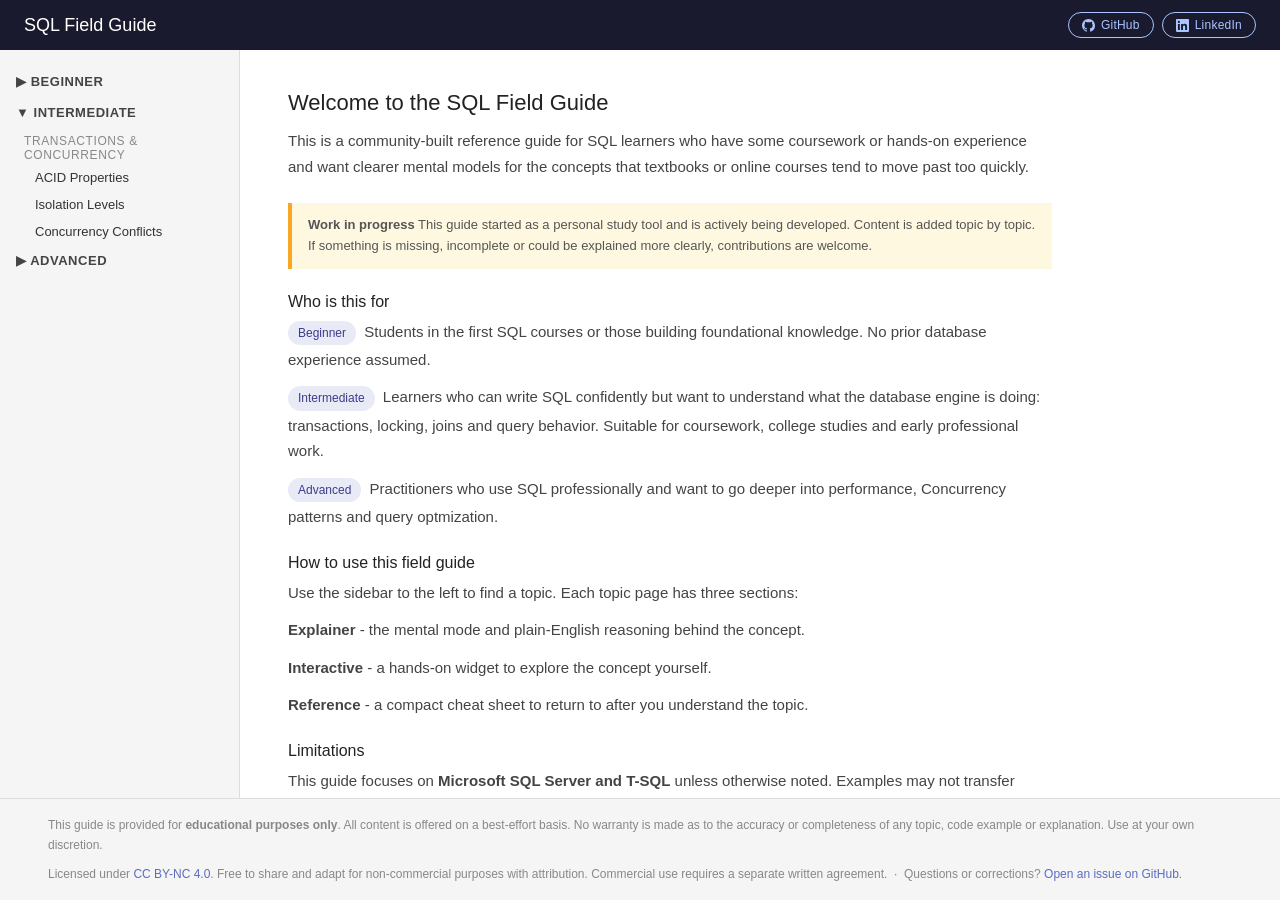
==== index.html @ 80d8aa97 "JS refactor, social buttons, search placeholder, and bug fixes - Extract toggleTier() to assets/js/n" ====
<!DOCTYPE html>
<html lang="en">
<head>
    <meta charset="UTF-8" />
    <meta name ="viewport" content="width=device-width, initial-scale=1.0" />
    <title>SQL Field Guide - Interactive Reference for SQL Learners</title>

    <meta name = "description" content="A free, interactive reference guide for SQL Lerners.
    Visual explainers, hand-on widgets and cheat sheets for a better learning experience.
    Focused on Microsoft SQL Server and T-SQL." />

    <meta name = "keywords" content ="SQL, T-SQL, SQL Server, SQL reference guide, SQL learning, interactive, coursework, oline tutorial" />

    <meta rel = "canonical" href="https://pokrhitman.github.io/sql-field-guide/" />

    <meta property = "og:type"          content="website"/>
    <meta property = "og:title"         content="SQL Field Guide"/>
    <meta property = "og:description"   content="Interactive SQL reference - filling the gaps that coursework leave behind. Focused on SQL Server and T-SQL."/>
    <meta property = "og:url"           content="https://pokrhitman/github.io/sql-field-guide/" />

    <link rel = "stylesheet" href="assets/css/main.css" />
    <script src="assets/js/nav.js"></script>

</head>
<body>

<!-- Header -->
<header>
    <h1>SQL Field Guide</h1>
    <div class="header-social">
        <a class="social-btn"
        href="https://github.com/pokrhitman/sql-field-guide" 
        target="_blank"
        aria-label="GitHub repository">
        <!--GitHub mark SVG -->
        <svg viewBox="0 0 16 16" xmlns="http://www.w3.org/2000/svg" aria-hidden="true">
            <path d="M8 0C3.58 0 0 3.58 0 8c0 3.54 2.29 6.53 5.47 7.59.4.07.55-.17.55-.38
                    0-.19-.01-.82-.01-1.49-2.01.37-2.53-.49-2.69-.94-.09-.23-.48-.94-.82-1.13
                    -.28-.15-.68-.52-.01-.53.63-.01 1.08.58 1.23.82.72 1.21 1.87.87 2.33.66
                    .07-.52.28-.87.51-1.07-1.78-.2-3.64-.89-3.64-3.95 0-.87.31-1.59.82-2.15
                    -.08-.2-.36-1.02.08-2.12 0 0 .67-.21 2.2.82.64-.18 1.32-.27 2-.27
                    .68 0 1.36.09 2 .27 1.53-1.04 2.2-.82 2.2-.82.44 1.1.16 1.92.08 2.12
                    .51.56.82 1.27.82 2.15 0 3.07-1.87 3.75-3.65 3.95.29.25.54.73.54 1.48
                    0 1.07-.01 1.93-.01 2.2 0 .21.15.46.55.38A8.013 8.013 0 0016 8
                    c0-4.42-3.58-8-8-8z"/>
            </svg>
            GitHub
        </a>
        <a class ="social-btn"
        href="https://www.linkedin.com/in/ernesto-burzi%C4%87-a19b36276/?locale=en-US"
        target="blank"
        aria-label="LinkedIn profile">
        <!-- LinkedIn 'in' logo SVG -->
        <svg viewBox="0 0 24 24" xmlns="http://www.w3.org/2000/svg" aria-hidden="true">
            <path d="M20.447 20.452h-3.554v-5.569c0-1.328-.027-3.037-1.852-3.037
                    -1.853 0-2.136 1.445-2.136 2.939v5.667H9.351V9h3.414v1.561h.046
                    c.477-.9 1.637-1.85 3.37-1.85 3.601 0 4.267 2.37 4.267 5.455v6.286z
                    M5.337 7.433a2.062 2.062 0 01-2.063-2.065 2.064 2.064 0 112.063 2.065z
                    m1.782 13.019H3.555V9h3.564v11.452z
                    M22.225 0H1.771C.792 0 0 .774 0 1.729v20.542C0 23.227.792 24
                    1.771 24h20.451C23.2 24 24 23.227 24 22.271V1.729C24 .774 23.2 0
                    22.225 0z"/>
            </svg>
            LinkedIn    
        </a>
    </div>
</header>

<div class="layout">

    <!-- Sidebar -->
    <nav>

        <!-- FUTURE: Keyword search
            Uncomment and implement when the site has enought topics 
            to make search genuinely useful (suggested treshold: 10+ topics).

            Recommended library: Lunr.js (lunrjs.com) - lightweight,
            no server required, works with a pre-built JSON index.

            Implementation outline:
            1. Build a search index JSON file (toöics array with name,
            tier, keywords and href for each topic page).
            2. Load lunr.min.js before this script block.
            3. On input, query the index and show matching topic links
            in a dropdown below the input field.
            4. Place the index JSON at assets/data/search-index.json
            and regenerate it whenever a new topic is added.

        <div class="nav-search">
            <input type="search"
                id="nav-search-input"
                placeholder="Search topics..."
                aria-label="Search topics" />
        </div>
        -->

        <!-- Beginner -->
        <button class="tier-btn" onclick="toggleTier('beginner')">&#9654; Beginner</button>
        <div class="tier-section" id="tier-beginner">
            <div class="category-label">Coming soon</div>
        </div>

        <!-- Intermediate -->
        <button class="tier-btn" onclick="toggleTier('intermediate')">&#9660; Intermediate</button>
        <div class="tier-section open" id="tier-intermediate">
            <div class="category-label">Transactions &amp; Concurrency</div>
            <a class="topic-link" href="topics/intermediate/acid-properties/index.html">ACID Properties</a>
            <a class="topic-link" href="topics/intermediate/isolation-levels/index.html">Isolation Levels</a>
            <a class="topic-link" href="topics/intermediate/concurrency-conflicts/index.html">Concurrency Conflicts</a>
        </div>

        <!--  Advanced -->
        <button class="tier-btn" onclick="toggleTier('advanced')">&#9654; Advanced</button>
        <div class="tier-section" id="tier-advanced">
            <div class="category-label">Coming soon</div>
        </div>

    </nav>

    <!-- Welcome content -->
    <main>
        <h2>Welcome to the SQL Field Guide</h2>

        <p>This is a community-built reference guide for SQL learners who have
            some coursework or hands-on experience and want clearer mental models
            for the concepts that textbooks or online courses tend to move past
            too quickly.
        </p>

        <div class="notice">
            <strong>Work in progress</strong> This guide started as a personal
            study tool and is actively being developed. Content is added topic
            by topic. If something is missing, incomplete or could be explained
            more clearly, contributions are welcome. 
        </div>

        <h3>Who is this for</h3>
        <p>
            <span class="tag">Beginner</span> Students in the first SQL courses
            or those building foundational knowledge. No prior database experience
            assumed.
        </p>
        <p>
            <span class="tag">Intermediate</span> Learners who can write SQL 
            confidently but want to understand what the database engine is doing:
            transactions, locking, joins and query behavior. Suitable for 
            coursework, college studies and early professional work.
        </p>
        <p>
            <span class="tag">Advanced</span> Practitioners who use SQL
            professionally and want to go deeper into performance, Concurrency
            patterns and query optmization.
        </p>

        <h3>How to use this field guide</h3>
        <p>
            Use the sidebar to the left to find a topic. Each topic page has three sections:
        </p>
        <p>
            <strong>Explainer</strong> - the mental mode and plain-English 
            reasoning behind the concept.
        </p>
        <p>
            <strong>Interactive</strong> - a hands-on widget to explore the concept
            yourself.
        </p>
        <p>
            <strong>Reference</strong> - a compact cheat sheet to return to after
            you understand the topic.
        </p>

        <h3>Limitations</h3>
        <p>
            This guide focuses on <strong>Microsoft SQL Server and T-SQL</strong>
            unless otherwise noted. Examples may not transfer directly to MySQL,
            PostgreSQL or other dialects without adjustment. Where behavior
            differs significantly between databases, a note is included.
        </p>
    </main>

</div>

<!-- Site footer -->
<footer>
    <p>
        This guide is provided for <strong>educational purposes only</strong>.
        All content is offered on a best-effort basis. No warranty is made as
        to the accuracy or completeness of any topic, code example or
        explanation. Use at your own discretion.
    </p>
    <p style="margin-top: 8px;">
        Licensed under
        <a href="https://github.com/pokrhitman/sql-field-guide/blob/main/LICENSE"
           target="_blank">CC BY-NC 4.0</a>.
        Free to share and adapt for non-commercial purposes with attribution.
        Commercial use requires a separate written agreement.
        &nbsp;&middot;&nbsp;
        Questions or corrections?
        <a href="https://github.com/pokrhitman/sql-field-guide/issues"
           target="_blank">Open an issue on GitHub</a>.
    </p>
</footer>

<script>
    // Mark the active topic link based on the current URL
    const links = document.querySelectorAll('.topic-link');
    links.forEach(link => {
        if (link.href === window.location.href) {
            link.classList.add('active');
        }
    });
    </script>

</body> 
</html>
---- assets/css/main.css ----
/* ==========================================================
   SQL Field Guide — main.css
   Shared styles used by every page on the site.
   Page-specific styles (tabs, interactive widgets, reference
   cards) live in <style> blocks inside each topic's HTML file.
   ========================================================== */

/* -- Reset -- */
* { box-sizing: border-box; margin: 0; padding: 0; }

/* -- Base -- */
body {
    font-family: sans-serif;
    font-size: 15px;
    color: #222;
    display: flex;
    flex-direction: column;
    height: 100vh;
}

/* -- Header -- */
header {
    background: #1a1a2e;
    color: #fff;
    padding: 12px 24px;
    display: flex;
    align-items: center;
    justify-content: space-between;
    flex-shrink: 0;
}
header h1  { font-size: 18px; font-weight: 500; }
header a   { color: #aac4ff; font-size: 13px; text-decoration: none; }
header a:hover { text-decoration: underline; }

/* Social buttons (home page only) */
.header-social {
    display: flex;
    gap: 8px; 
    align-items: center;
}
.social-btn {
    display: inline-flex;
    align-items: center;
    gap: 6px;
    padding: 5px 13px;
    font-size: 12px;
    font-weight: 500;
    color: #aac4ff;
    border: 1px solid #aac4ff;
    border-radius: 20px;
    text-decoration: none;
    letter-spacing: 0.02em;
    transition: background 0.15s, color 0.15s;
}
.social-btn:hover {
    background: #aac4ff;
    color: #1a1a2e;
    text-decoration: none;
}
.social-btn svg {
    width: 13px;
    height: 13px;
    fill: currentColor;
    flex-shrink: 0;
}

/* -- Layout shell -- */
.layout {
    display: flex;
    flex: 1;
    overflow: hidden;
}

/* -- Sidebar -- */
nav {
    width: 240px;
    background: #f5f5f5;
    border-right: 1px solid #ddd;
    overflow-y: auto;
    flex-shrink: 0;
    padding: 16px 0;
}

.tier-btn {
    width: 100%;
    background: none;
    border: none;
    text-align: left;
    padding: 8px 16px;
    font-size: 13px;
    font-weight: 600;
    color: #444;
    cursor: pointer;
    letter-spacing: 0.04em;
    text-transform: uppercase;
}
.tier-btn:hover { background: #e8e8e8; }

.category-label {
    padding: 6px 16px 2px 24px;
    font-size: 12px;
    color: #888;
    text-transform: uppercase;
    letter-spacing: 0.05em;
}

.topic-link {
    display: block;
    padding: 6px 16px 6px 32px;
    font-size: 13px;
    color: #333;
    text-decoration: none;
    border-left: 3px solid transparent;
}
.topic-link:hover  { background: #e0e0e0; }
.topic-link.active {
    border-left-color: #1a1a2e;
    background: #e8eaf6;
    font-weight: 500;
}

/* Collapsible tier sections */
.tier-section      { display: none; }
.tier-section.open { display: block; }

/* -- Main content area -- */
main {
    flex: 1;
    overflow-y: auto;
    padding: 40px 48px;
    max-width: 860px;
}

main h2 { font-size: 22px; font-weight: 500; margin-bottom: 12px; }
main h3 { font-size: 16px; font-weight: 500; margin: 24px 0 8px; }
main p  { line-height: 1.7; color: #444; margin-bottom: 12px; }

/* -- Shared components -- */

/* Breadcrumb */
.breadcrumb { font-size: 12px; color: #888; margin-bottom: 16px; }
.breadcrumb a { color: #888; text-decoration: none; }
.breadcrumb a:hover { text-decoration: underline; }

/* Prerequisite callout */
.prereq {
    background: #f0f4ff;
    border-left: 4px solid #5c6bc0;
    padding: 10px 16px;
    font-size: 13px;
    color: #444;
    margin-bottom: 28px;
    line-height: 1.6;
}

/* Work-in-progress notice */
.notice {
    background: #fff8e1;
    border-left: 4px solid #f9a825;
    padding: 12px 16px;
    font-size: 13px;
    color: #555;
    margin: 24px 0;
    line-height: 1.6;
}

/* Tag pill (use-case labels, tier labels) */
.tag {
    display: inline-block;
    background: #e8eaf6;
    color: #3c3c8e;
    font-size: 12px;
    padding: 2px 10px;
    border-radius: 20px;
    margin: 2px 4px 2px 0;
}

/* -- Tab switcher -- */
.tabs {
    display: flex;
    border-bottom: 2px solid #ddd;
    margin-bottom: 28px;
}
.tab-btn {
    background: none;
    border: none;
    border-bottom: 2px solid transparent;
    margin-bottom: -2px;
    padding: 10px 20px;
    font-size: 14px;
    font-weight: 500;
    color: #888;
    cursor: pointer;
}
.tab-btn:hover  { color: #333; }
.tab-btn.active { color: #1a1a2e; border-bottom-color: #1a1a2e; }

.tab-panel        { display: none; }
.tab-panel.active { display: block; }

/* -- Concept blocks (Explainer tab) -- */
.concept-block {
    background: #f9f9f9;
    border: 1px solid #e0e0e0;
    border-radius: 6px;
    padding: 16px 20px;
    margin-bottom: 16px;
}
.concept-block h4 { font-size: 14px; font-weight: 600; margin-bottom: 6px; color: #1a1a2e; }
.concept-block p  { font-size: 13px; margin-bottom: 0; }

/* -- Interactive shared styles -- */
.iso-btn {
    background: #f0f0f0;
    border: 1px solid #ccc;
    border-radius: 4px;
    padding: 7px 14px;
    font-size: 13px;
    cursor: pointer;
    margin: 0 6px 8px 0;
}
.iso-btn:hover  { background: #e0e0e0; }
.iso-btn.active {
    background: #e8eaf6;
    border-color: #5c6bc0;
    color: #1a1a2e;
    font-weight: 500;
}

.detail-card {
    border: 1px solid #ddd;
    border-radius: 6px;
    padding: 16px 20px;
    margin: 16px 0;
    background: #fff;
}
.detail-card h4   { font-size: 15px; font-weight: 500; margin-bottom: 4px; }
.detail-card code {
    font-size: 12px;
    color: #666;
    font-family: monospace;
    display: block;
    margin-bottom: 10px;
}
.detail-card p { font-size: 13px; margin-bottom: 10px; }

.pill        { display: inline-block; font-size: 12px; padding: 2px 10px; border-radius: 20px; margin: 2px 4px 2px 0; }
.pill-safe   { background: #e8f5e9; color: #2e7d32; }
.pill-risk   { background: #ffebee; color: #c62828; }
.pill-warn   { background: #fff8e1; color: #e65100; }

.scenario-box {
    background: #f5f5f5;
    border-radius: 4px;
    padding: 12px 16px;
    font-size: 13px;
    line-height: 1.6;
    color: #444;
    margin-top: 10px;
}

/* -- Reference cards -- */
.ref-card {
    border: 1px solid #ddd;
    border-radius: 6px;
    padding: 14px 18px;
    margin-bottom: 12px;
    background: #fff;
}
.ref-card h4   { font-size: 14px; font-weight: 600; margin-bottom: 4px; }
.ref-card code {
    font-family: monospace;
    font-size: 12px;
    background: #f0f0f0;
    padding: 2px 6px;
    border-radius: 3px;
    display: block;
    margin-bottom: 8px;
}
.ref-card p { font-size: 13px; margin-bottom: 6px; color: #444; }

/* -- Deadlock diagram (Explainer tab) -- */
.deadlock-diagram {
    display: flex;
    align-items: center;
    justify-content: center;
    flex-wrap: wrap;
    gap: 8px;
    margin: 24px 0;
    font-size: 13px;
}
.dl-box {
    border: 2px solid #5c6bc0;
    border-radius: 6px;
    padding: 10px 16px;
    background: #f0f4ff;
    text-align: center;
    min-width: 130px;
}
.dl-box strong { display: block; font-size: 14px; color: #1a1a2e; margin-bottom: 4px; }
.dl-box span   { color: #555; }
.dl-arrow {
    font-size: 18px;
    color: #c62828;
    padding: 0 4px;
    white-space: nowrap;
}
.dl-victim              { border-color: #c62828; background: #ffebee; }
.dl-victim strong       { color: #c62828; }

/* -- Step-through timeline widget (Interactive tab) -- */
.step-controls {
    display: flex;
    gap: 8px;
    margin-bottom: 12px;
    flex-wrap: wrap;
}
.step-btn {
    background: #1a1a2e;
    color: #fff;
    border: none;
    border-radius: 4px;
    padding: 8px 18px;
    font-size: 13px;
    cursor: pointer;
}
.step-btn:disabled { background: #ccc; cursor: default; }
.step-btn.secondary {
    background: #f0f0f0;
    color: #333;
    border: 1px solid #ccc;
}
.step-btn.secondary:hover:not(:disabled) { background: #e0e0e0; }

.timeline      { display: flex; gap: 12px; margin-bottom: 16px; }
.tl-col        { flex: 1; min-width: 0; }
.tl-col h5 {
    font-size: 12px;
    font-weight: 600;
    text-transform: uppercase;
    letter-spacing: 0.05em;
    color: #888;
    margin-bottom: 8px;
    padding-bottom: 4px;
    border-bottom: 2px solid #e0e0e0;
}
.tl-col h5.txn-a { border-color: #5c6bc0; color: #3c3c8e; }
.tl-col h5.txn-b { border-color: #e65100; color: #bf360c; }

.tl-step {
    font-size: 12px;
    font-family: monospace;
    padding: 6px 10px;
    border-radius: 4px;
    margin-bottom: 6px;
    background: #f9f9f9;
    border: 1px solid #e8e8e8;
    color: #777;
    transition: background 0.15s, color 0.15s;
}
.tl-step.active-a { background: #e8eaf6; border-color: #5c6bc0; color: #1a1a2e; font-weight: 600; }
.tl-step.active-b { background: #fff3e0; border-color: #e65100; color: #bf360c; font-weight: 600; }
.tl-step.done     { background: #f9f9f9; color: #aaa; text-decoration: line-through; }
.tl-step.blocked  { background: #fff8e1; border-color: #f9a825; color: #e65100; }
.tl-step.victim   { background: #ffebee; border-color: #c62828; color: #c62828; }
.tl-step.resolved { background: #e8f5e9; border-color: #2e7d32; color: #2e7d32; }

.step-narrative {
    background: #f5f5f5;
    border-left: 4px solid #5c6bc0;
    padding: 12px 16px;
    font-size: 13px;
    line-height: 1.6;
    color: #444;
    border-radius: 0 4px 4px 0;
    min-height: 60px;
}
.step-counter { font-size: 12px; color: #888; margin-bottom: 8px; }

/* -- Syntax-highlighted code block (Reference tab) -- */
.code-block {
    background: #1a1a2e;
    color: #e8eaf6;
    font-family: monospace;
    font-size: 12px;
    line-height: 1.7;
    padding: 16px 20px;
    border-radius: 6px;
    margin: 16px 0;
    overflow-x: auto;
    white-space: pre;
}
.code-block .c-comment { color: #7c8bc0; }
.code-block .c-keyword { color: #aac4ff; }
.code-block .c-number  { color: #a5d6a7; }
.code-block .c-string  { color: #ffe082; }

/* -- Site footer -- */
footer {
    background: #f5f5f5;
    border-top: 1px solid #ddd;
    padding: 16px 48px;
    font-size: 12px;
    color: #888;
    line-height: 1.7;
    flex-shrink: 0;
}
footer a { color: #5c6bc0; text-decoration: none; }
footer a:hover { text-decoration: underline; }

/* -- Data table (Reference tab) -- */
.data-table {
    width: 100%;
    border-collapse: collapse;
    font-size: 13px;
    margin: 16px 0;
}
.data-table th {
    text-align: left;
    padding: 8px 12px;
    background: #f0f4ff;
    border-bottom: 2px solid #5c6bc0;
    font-size: 12px;
    font-weight: 600;
    color: #3c3c8e;
    text-transform: uppercase;
    letter-spacing: 0.04em;
}
.data-table td {
    padding: 8px 12px;
    border-bottom: 1px solid #eee;
    color: #444;
    vertical-align: top;
}
.data-table tr:last-child td { border-bottom: none; }
.data-table code {
    font-family: monospace;
    background: #f0f0f0;
    padding: 1px 5px;
    border-radius: 3px;
    font-size: 12px;
}
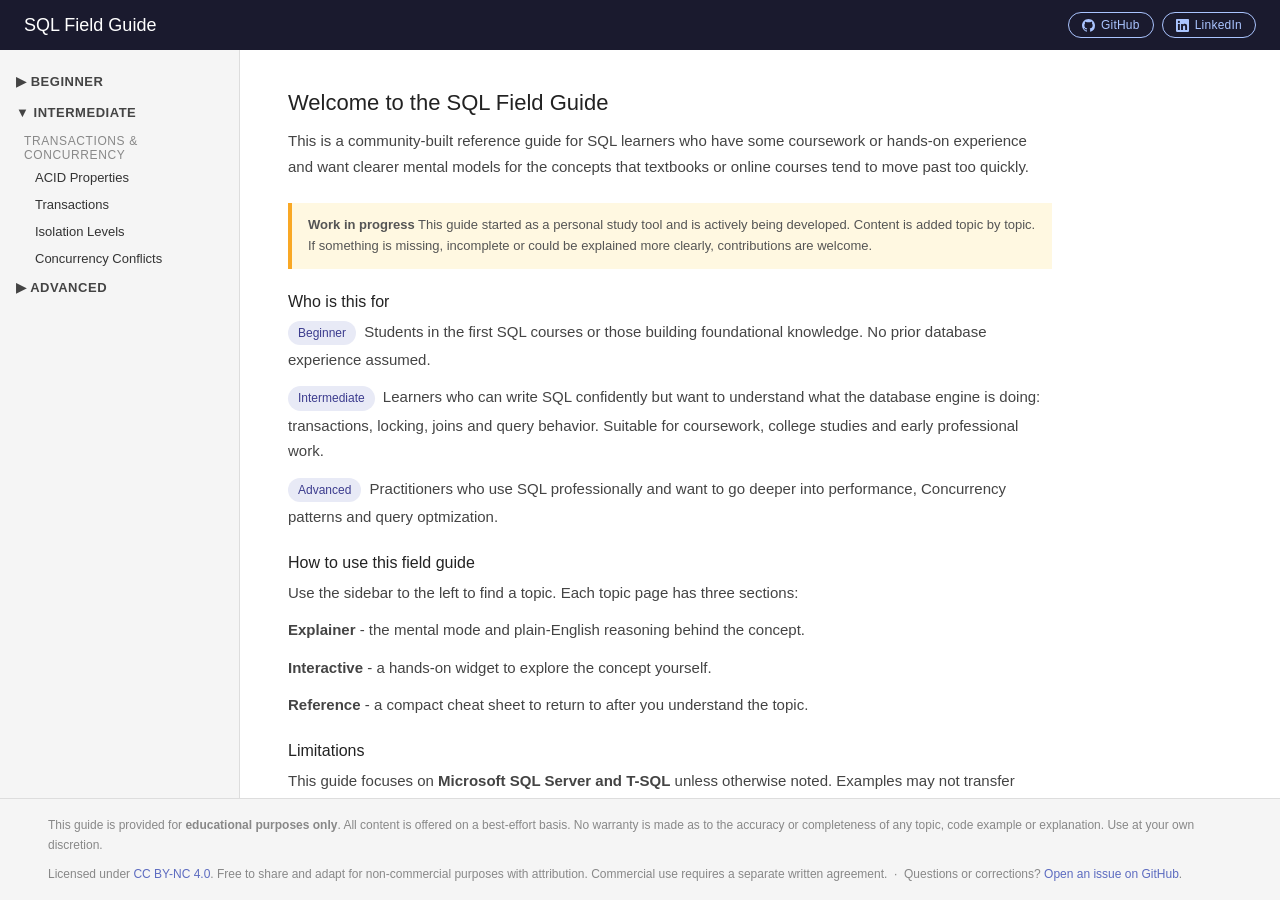
==== commit fb5c8c80: "Add Transactions topic, backfill OG tags, remove orphaned JS files - Add topics/intermediate/transac" ====
--- a/index.html
+++ b/index.html
@@ -4,20 +4,15 @@
     <meta charset="UTF-8" />
     <meta name ="viewport" content="width=device-width, initial-scale=1.0" />
     <title>SQL Field Guide - Interactive Reference for SQL Learners</title>
-
     <meta name = "description" content="A free, interactive reference guide for SQL Lerners.
     Visual explainers, hand-on widgets and cheat sheets for a better learning experience.
     Focused on Microsoft SQL Server and T-SQL." />
-
     <meta name = "keywords" content ="SQL, T-SQL, SQL Server, SQL reference guide, SQL learning, interactive, coursework, oline tutorial" />
-
-    <meta rel = "canonical" href="https://pokrhitman.github.io/sql-field-guide/" />
-
+    <link rel = "canonical" href="https://pokrhitman.github.io/sql-field-guide/" />
     <meta property = "og:type"          content="website"/>
     <meta property = "og:title"         content="SQL Field Guide"/>
     <meta property = "og:description"   content="Interactive SQL reference - filling the gaps that coursework leave behind. Focused on SQL Server and T-SQL."/>
     <meta property = "og:url"           content="https://pokrhitman/github.io/sql-field-guide/" />
-
     <link rel = "stylesheet" href="assets/css/main.css" />
     <script src="assets/js/nav.js"></script>
 
@@ -33,7 +28,7 @@
         target="_blank"
         aria-label="GitHub repository">
         <!--GitHub mark SVG -->
-        <svg viewBox="0 0 16 16" xmlns="http://www.w3.org/2000/svg" aria-hidden="true">
+        <svg viewBox="0 0 16 16" width="13" height="13" xmlns="http://www.w3.org/2000/svg" aria-hidden="true">
             <path d="M8 0C3.58 0 0 3.58 0 8c0 3.54 2.29 6.53 5.47 7.59.4.07.55-.17.55-.38
                     0-.19-.01-.82-.01-1.49-2.01.37-2.53-.49-2.69-.94-.09-.23-.48-.94-.82-1.13
                     -.28-.15-.68-.52-.01-.53.63-.01 1.08.58 1.23.82.72 1.21 1.87.87 2.33.66
@@ -51,7 +46,7 @@
         target="blank"
         aria-label="LinkedIn profile">
         <!-- LinkedIn 'in' logo SVG -->
-        <svg viewBox="0 0 24 24" xmlns="http://www.w3.org/2000/svg" aria-hidden="true">
+        <svg viewBox="0 0 24 24" width="13" height="13" xmlns="http://www.w3.org/2000/svg" aria-hidden="true">
             <path d="M20.447 20.452h-3.554v-5.569c0-1.328-.027-3.037-1.852-3.037
                     -1.853 0-2.136 1.445-2.136 2.939v5.667H9.351V9h3.414v1.561h.046
                     c.477-.9 1.637-1.85 3.37-1.85 3.601 0 4.267 2.37 4.267 5.455v6.286z
@@ -106,6 +101,7 @@
         <div class="tier-section open" id="tier-intermediate">
             <div class="category-label">Transactions &amp; Concurrency</div>
             <a class="topic-link" href="topics/intermediate/acid-properties/index.html">ACID Properties</a>
+            <a class="topic-link" href="topics/intermediate/transactions/index.html">Transactions</a>
             <a class="topic-link" href="topics/intermediate/isolation-levels/index.html">Isolation Levels</a>
             <a class="topic-link" href="topics/intermediate/concurrency-conflicts/index.html">Concurrency Conflicts</a>
         </div>
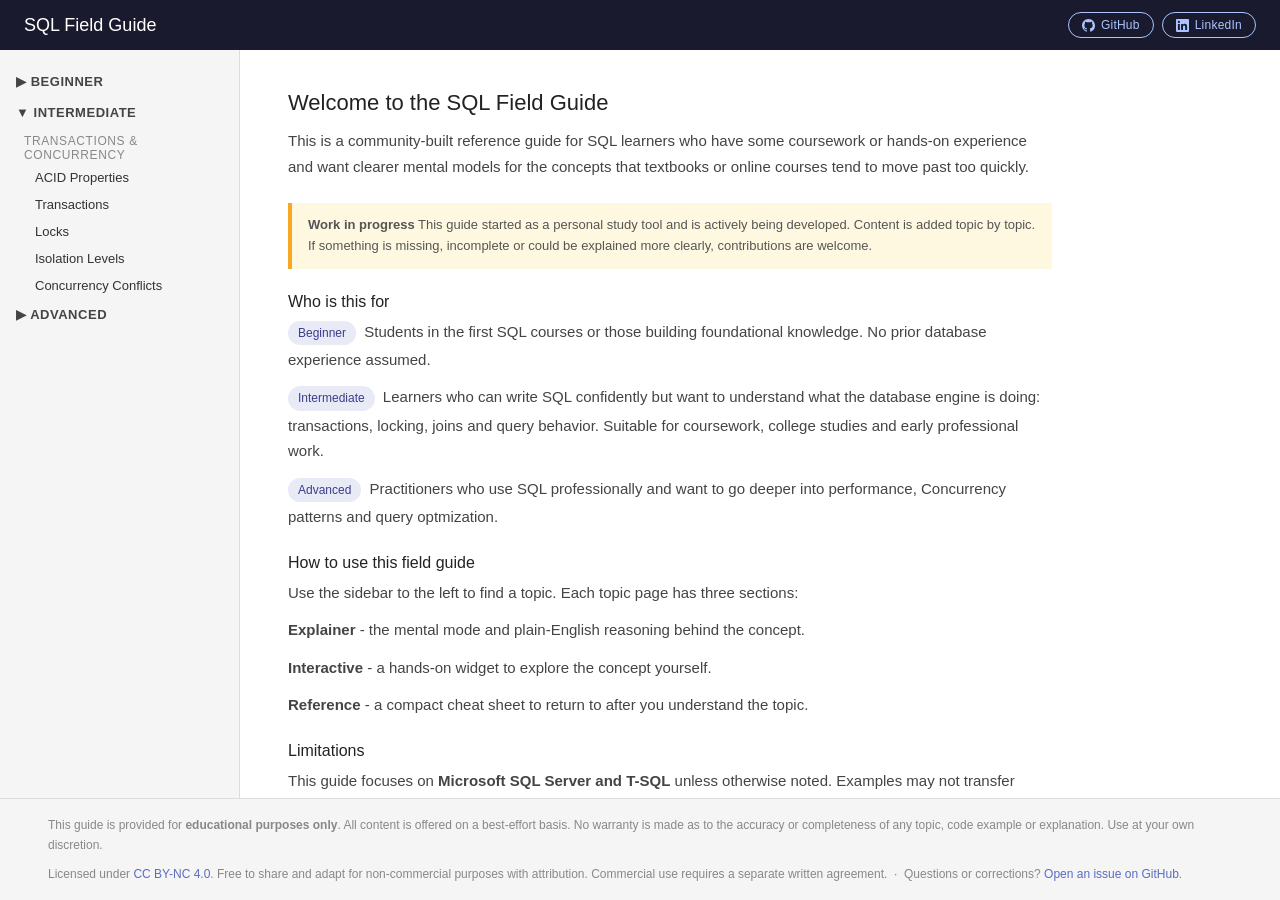
==== commit 544fdd83: "Add Locks topic page Third entry in the Transactions & Concurrency sequence. Covers shared vs exclus" ====
--- a/index.html
+++ b/index.html
@@ -102,6 +102,7 @@
             <div class="category-label">Transactions &amp; Concurrency</div>
             <a class="topic-link" href="topics/intermediate/acid-properties/index.html">ACID Properties</a>
             <a class="topic-link" href="topics/intermediate/transactions/index.html">Transactions</a>
+            <a class="topic-link" href="topics/intermediate/locks/index.html">Locks</a>
             <a class="topic-link" href="topics/intermediate/isolation-levels/index.html">Isolation Levels</a>
             <a class="topic-link" href="topics/intermediate/concurrency-conflicts/index.html">Concurrency Conflicts</a>
         </div>
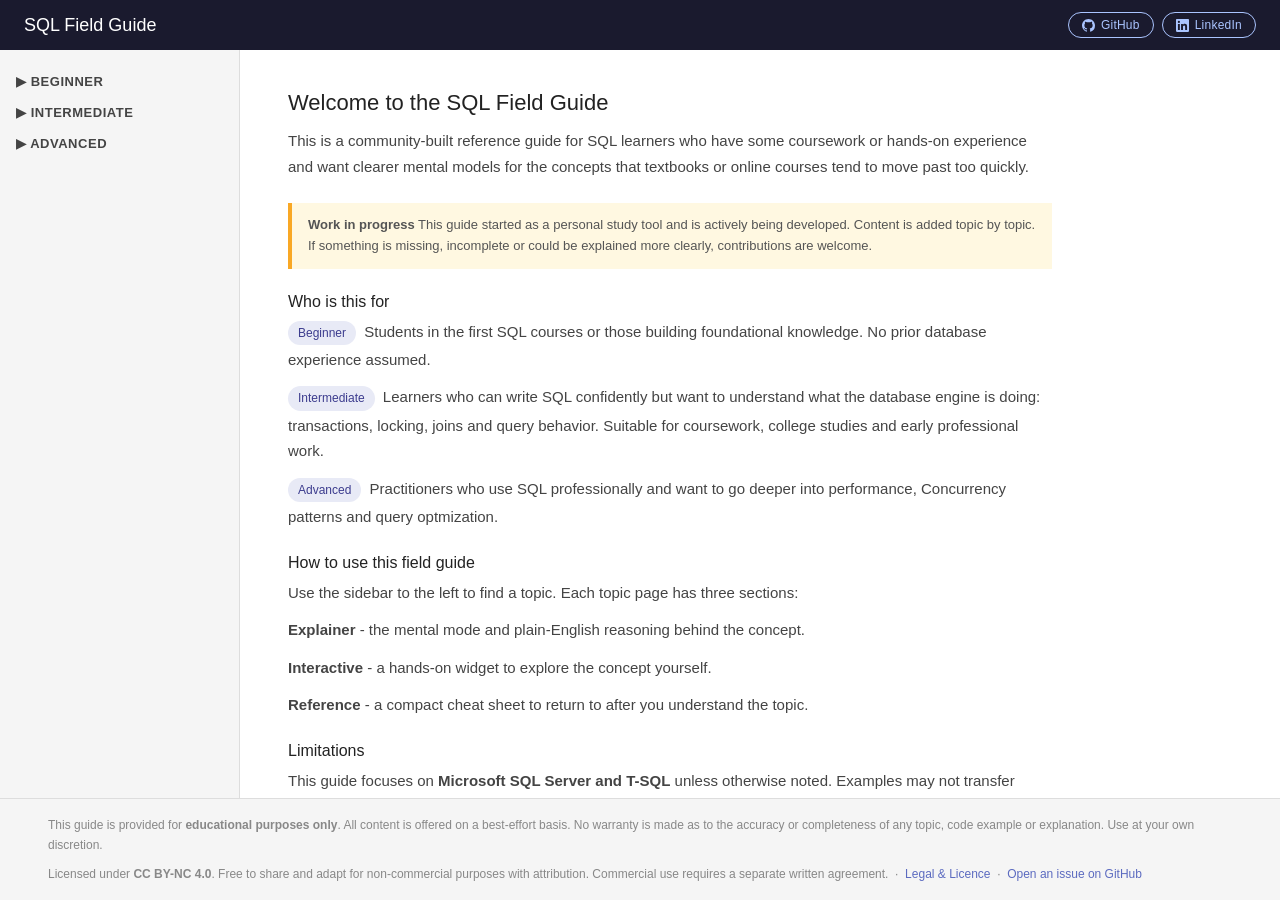
==== commit 4c56a2bc: "Refactor sidebar and footer into shared, data-driven components - nav.js: replace duplicated static " ====
--- a/index.html
+++ b/index.html
@@ -8,13 +8,16 @@
     Visual explainers, hand-on widgets and cheat sheets for a better learning experience.
     Focused on Microsoft SQL Server and T-SQL." />
     <meta name = "keywords" content ="SQL, T-SQL, SQL Server, SQL reference guide, SQL learning, interactive, coursework, oline tutorial" />
-    <link rel = "canonical" href="https://pokrhitman.github.io/sql-field-guide/" />
+    <link rel = "canonical" href="https://pokrhitman.github.io/sql-field-guide/index.html" />
     <meta property = "og:type"          content="website"/>
     <meta property = "og:title"         content="SQL Field Guide"/>
     <meta property = "og:description"   content="Interactive SQL reference - filling the gaps that coursework leave behind. Focused on SQL Server and T-SQL."/>
     <meta property = "og:url"           content="https://pokrhitman/github.io/sql-field-guide/" />
     <link rel = "stylesheet" href="assets/css/main.css" />
-    <script src="assets/js/nav.js"></script>
+    <script>
+        const SITE_ROOT = "";
+        const CURRENT_PAGE = "home";
+    </script>
 
 </head>
 <body>
@@ -64,57 +67,8 @@
 <div class="layout">
 
     <!-- Sidebar -->
-    <nav>
-
-        <!-- FUTURE: Keyword search
-            Uncomment and implement when the site has enought topics 
-            to make search genuinely useful (suggested treshold: 10+ topics).
-
-            Recommended library: Lunr.js (lunrjs.com) - lightweight,
-            no server required, works with a pre-built JSON index.
-
-            Implementation outline:
-            1. Build a search index JSON file (toöics array with name,
-            tier, keywords and href for each topic page).
-            2. Load lunr.min.js before this script block.
-            3. On input, query the index and show matching topic links
-            in a dropdown below the input field.
-            4. Place the index JSON at assets/data/search-index.json
-            and regenerate it whenever a new topic is added.
-
-        <div class="nav-search">
-            <input type="search"
-                id="nav-search-input"
-                placeholder="Search topics..."
-                aria-label="Search topics" />
-        </div>
-        -->
-
-        <!-- Beginner -->
-        <button class="tier-btn" onclick="toggleTier('beginner')">&#9654; Beginner</button>
-        <div class="tier-section" id="tier-beginner">
-            <div class="category-label">Coming soon</div>
-        </div>
-
-        <!-- Intermediate -->
-        <button class="tier-btn" onclick="toggleTier('intermediate')">&#9660; Intermediate</button>
-        <div class="tier-section open" id="tier-intermediate">
-            <div class="category-label">Transactions &amp; Concurrency</div>
-            <a class="topic-link" href="topics/intermediate/acid-properties/index.html">ACID Properties</a>
-            <a class="topic-link" href="topics/intermediate/transactions/index.html">Transactions</a>
-            <a class="topic-link" href="topics/intermediate/locks/index.html">Locks</a>
-            <a class="topic-link" href="topics/intermediate/isolation-levels/index.html">Isolation Levels</a>
-            <a class="topic-link" href="topics/intermediate/concurrency-conflicts/index.html">Concurrency Conflicts</a>
-        </div>
-
-        <!--  Advanced -->
-        <button class="tier-btn" onclick="toggleTier('advanced')">&#9654; Advanced</button>
-        <div class="tier-section" id="tier-advanced">
-            <div class="category-label">Coming soon</div>
-        </div>
-
-    </nav>
-
+     <nav id="sidebar"></nav>
+   
     <!-- Welcome content -->
     <main>
         <h2>Welcome to the SQL Field Guide</h2>
@@ -178,36 +132,12 @@
 
 </div>
 
-<!-- Site footer -->
-<footer>
-    <p>
-        This guide is provided for <strong>educational purposes only</strong>.
-        All content is offered on a best-effort basis. No warranty is made as
-        to the accuracy or completeness of any topic, code example or
-        explanation. Use at your own discretion.
-    </p>
-    <p style="margin-top: 8px;">
-        Licensed under
-        <a href="https://github.com/pokrhitman/sql-field-guide/blob/main/LICENSE"
-           target="_blank">CC BY-NC 4.0</a>.
-        Free to share and adapt for non-commercial purposes with attribution.
-        Commercial use requires a separate written agreement.
-        &nbsp;&middot;&nbsp;
-        Questions or corrections?
-        <a href="https://github.com/pokrhitman/sql-field-guide/issues"
-           target="_blank">Open an issue on GitHub</a>.
-    </p>
-</footer>
+    <!-- Site footer (populated by footer.js) -->
+    <footer id="site-footer"></footer>
 
-<script>
-    // Mark the active topic link based on the current URL
-    const links = document.querySelectorAll('.topic-link');
-    links.forEach(link => {
-        if (link.href === window.location.href) {
-            link.classList.add('active');
-        }
-    });
-    </script>
+    <script src="../../../assets/js/nav.js"></script>
+    <script src="../../../assets/js/footer.js"></script>
+    <script src="../../../assets/js/tabs.js"></script>
 
 </body> 
 </html>
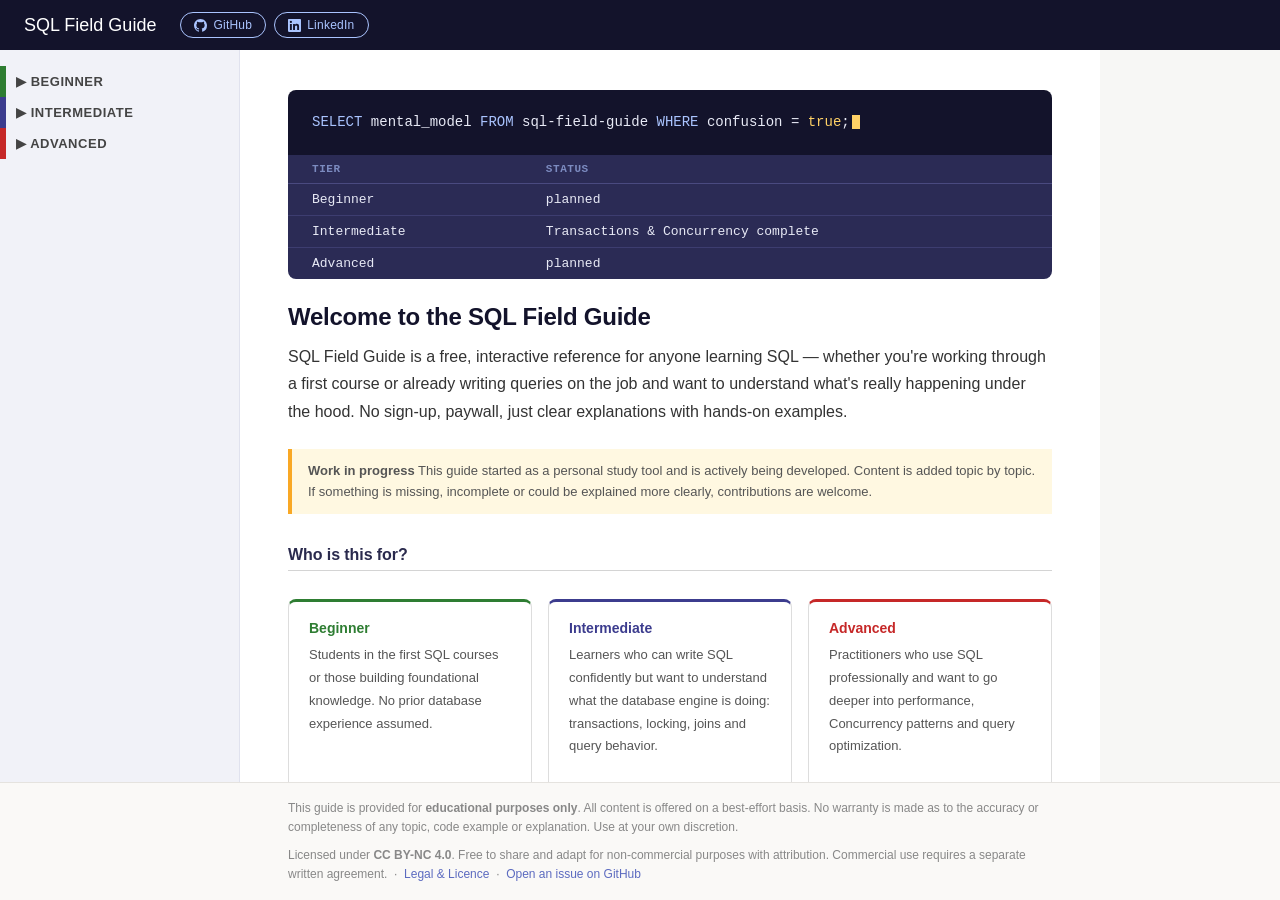
==== commit db39415f: "style: full visual restyle of home page (Part A) Token-based palette (navy/indigo/amber/green) appli" ====
--- a/index.html
+++ b/index.html
@@ -12,7 +12,7 @@
     <meta property = "og:type"          content="website"/>
     <meta property = "og:title"         content="SQL Field Guide"/>
     <meta property = "og:description"   content="Interactive SQL reference - filling the gaps that coursework leave behind. Focused on SQL Server and T-SQL."/>
-    <meta property = "og:url"           content="https://pokrhitman/github.io/sql-field-guide/" />
+    <meta property = "og:url"           content="https://pokrhitman/github.io/sql-field-guide/index.html" />
     <link rel = "stylesheet" href="assets/css/main.css" />
     <script>
         const SITE_ROOT = "";
@@ -66,17 +66,35 @@
 
 <div class="layout">
 
-    <!-- Sidebar -->
-     <nav id="sidebar"></nav>
+<!-- Sidebar -->
+<nav id="sidebar"></nav>
    
-    <!-- Welcome content -->
-    <main>
-        <h2>Welcome to the SQL Field Guide</h2>
+<!-- Welcome content -->
+<main>
+    <section class="hero">
+        <div class="query-block">
+            <span class="q-keyword">SELECT</span> mental_model
+            <span class="q-keyword">FROM</span> sql-field-guide
+            <span class="q-keyword">WHERE</span> confusion = <span class="q-string">true</span>;<span class="q-cursor"></span>
+        </div>
+        <table class="result-table" aria-label="Tier completeness overview">
+            <thead>
+                <tr><th>tier</th><th>status</th></tr>
+            </thead>
+            <tbody>
+                <tr><td>Beginner</td><td>planned</td></tr>
+                <tr><td>Intermediate</td><td>Transactions &amp; Concurrency complete</td></tr>
+                <tr><td>Advanced</td><td>planned</td></tr>
+            </tbody>
+        </table>
 
-        <p>This is a community-built reference guide for SQL learners who have
-            some coursework or hands-on experience and want clearer mental models
-            for the concepts that textbooks or online courses tend to move past
-            too quickly.
+        <h2>Welcome to the SQL Field Guide</h2>   
+            
+        <p class="lead">
+            SQL Field Guide is a free, interactive reference for anyone learning SQL &mdash; 
+            whether you're working through a first course or already writing queries on the job
+            and want to understand what's really happening under the hood. No sign-up, paywall, 
+            just clear explanations with hands-on examples.
         </p>
 
         <div class="notice">
@@ -85,59 +103,51 @@
             by topic. If something is missing, incomplete or could be explained
             more clearly, contributions are welcome. 
         </div>
+    </section>
 
-        <h3>Who is this for</h3>
-        <p>
-            <span class="tag">Beginner</span> Students in the first SQL courses
-            or those building foundational knowledge. No prior database experience
-            assumed.
-        </p>
-        <p>
-            <span class="tag">Intermediate</span> Learners who can write SQL 
-            confidently but want to understand what the database engine is doing:
-            transactions, locking, joins and query behavior. Suitable for 
-            coursework, college studies and early professional work.
-        </p>
-        <p>
-            <span class="tag">Advanced</span> Practitioners who use SQL
-            professionally and want to go deeper into performance, Concurrency
-            patterns and query optmization.
-        </p>
 
-        <h3>How to use this field guide</h3>
-        <p>
-            Use the sidebar to the left to find a topic. Each topic page has three sections:
-        </p>
-        <p>
-            <strong>Explainer</strong> - the mental mode and plain-English 
-            reasoning behind the concept.
-        </p>
-        <p>
-            <strong>Interactive</strong> - a hands-on widget to explore the concept
-            yourself.
-        </p>
-        <p>
-            <strong>Reference</strong> - a compact cheat sheet to return to after
-            you understand the topic.
-        </p>
+    <h3>Who is this for?</h3>
+    <div class="tier-grid">
+        <div class="tier-card beginner">
+            <h4>Beginner</h4>
+            <p> Students in the first SQL courses or those building 
+            foundational knowledge. No prior database experience assumed.</p>
+        </div>
+        <div class="tier-card intermediate">
+            <h4>Intermediate</h4>
+            <p>Learners who can write SQL confidently but want to understand
+            what the database engine is doing: transactions, locking, joins
+            and query behavior.</p>
+        </div>
+        <div class="tier-card advanced">
+            <h4>Advanced</h4>
+            <p> Practitioners who use SQL professionally and want to go deeper
+            into performance, Concurrency patterns and query optimization.</p>
+        </div>
+    </div>
 
-        <h3>Limitations</h3>
-        <p>
-            This guide focuses on <strong>Microsoft SQL Server and T-SQL</strong>
-            unless otherwise noted. Examples may not transfer directly to MySQL,
-            PostgreSQL or other dialects without adjustment. Where behavior
-            differs significantly between databases, a note is included.
-        </p>
-    </main>
+
+    <h3>How to use this field guide</h3>
+    <p>Use the sidebar to the left to find a topic. Each topic page has three sections:</p>
+    <p><strong>Explainer</strong> - the mental model and plain-English reasoning behind the concept.</p>
+    <p><strong>Interactive</strong> - a hands-on widget to explore the concept yourself.</p>
+    <p><strong>Reference</strong> - a compact cheat sheet to return to after you understand the topic.</p>
+
+    <h3>Limitations</h3>
+    <p> This guide focuses on <strong>Microsoft SQL Server and T-SQL</strong>
+        unless otherwise noted. Examples may not transfer directly to MySQL,
+        PostgreSQL or other dialects without adjustment. Where behavior
+        differs significantly between databases, a note is included.
+    </p>
+</main>
 
 </div>
 
     <!-- Site footer (populated by footer.js) -->
     <footer id="site-footer"></footer>
 
-    <script src="../../../assets/js/nav.js"></script>
-    <script src="../../../assets/js/footer.js"></script>
-    <script src="../../../assets/js/tabs.js"></script>
+    <script src="assets/js/nav.js"></script>
+    <script src="assets/js/footer.js"></script>
 
 </body> 
 </html>
--- a/assets/css/main.css
+++ b/assets/css/main.css
@@ -10,27 +10,138 @@
 
 /* -- Base -- */
 body {
+    background: var(--bg-page);
     font-family: sans-serif;
     font-size: 15px;
     color: #222;
     display: flex;
     flex-direction: column;
     height: 100vh;
+    font-family: -apple-system, "Segoe UI", Roboto, "Helvetica Neue", Arial, sans-serif;
+}
+
+/* Design tokens -- */
+:root {
+    --navy-deep: #13132b;
+    --bg-page: #f7f7f5;
+    --accent-indigo: #5c6bc0;
+    --accent-amber: #ffd166;
+    --accent-green: #7ed9a8;
+    --mono-font: "Cascadia Code", "SF Mono", Consolas, "Liberation Mono", monospace; 
 }
 
 /* -- Header -- */
 header {
-    background: #1a1a2e;
+    background: var(--navy-deep);
     color: #fff;
     padding: 12px 24px;
     display: flex;
     align-items: center;
-    justify-content: space-between;
+    justify-content: flex-start;
+    gap: 24px;
     flex-shrink: 0;
 }
 header h1  { font-size: 18px; font-weight: 500; }
 header a   { color: #aac4ff; font-size: 13px; text-decoration: none; }
 header a:hover { text-decoration: underline; }
+
+/* -- Hero: query block -- */
+.hero {
+    margin-bottom: 32px;
+}
+
+.query-block {
+    background: var(--navy-deep);
+    color: #e8eaf6;
+    font-family: var(--mono-font);
+    font-size: 14px;
+    line-height: 1.8;
+    border-radius: 8px 8px 0 0;
+    padding: 20px 24px;
+    margin-bottom: 8px;
+    overflow-x: auto;
+}
+.query-block .q-comment { color: #7c8bc0; }
+.query-block .q-keyword { color: #aac4ff; }
+.query-block .q-string  { color: var(--accent-amber); }
+.query-block .q-cursor  { 
+    display: inline-block; 
+    width: 8px;
+    height: 14px;
+    background: var(--accent-amber);
+    vertical-align: middle;
+    margin-left: 2px;
+    animation: blink 1s step-end infinite;
+}
+@keyframes blink { 50% {opacity: 0; } }
+
+.result-table {
+    width: 100%;
+    border-collapse: collapse;
+    font-family: var(--mono-font);
+    font-size: 13px;
+    background: #2b2b55;
+    color: #e8eaf6;
+    border-radius: 0 0 8px 8px;
+    margin-top: -8px;
+    margin-bottom: 24px;
+    overflow: hidden;
+}
+.result-table th {
+    text-align: left;
+    padding: 8px 24px;
+    font-size: 11px;
+    text-transform: uppercase;
+    letter-spacing: 0.05em;
+    color: #7c8bc0;
+    border-bottom: 1px solid #4a4a80;
+}
+.result-table td {
+    padding: 8px 24px;
+    border-bottom: 1px solid #3d3d70;
+}
+.result-table tr:last-child td { border-bottom: none; }
+
+/*-- Lead copy -- */
+.lead {
+    font-size: 16px;
+    line-height: 1.7;
+    color: #333;
+    margin-bottom: 20px;
+}
+
+/* -- Tier cards -- */
+.tier-grid {
+    display: grid;
+    grid-template-columns: repeat(3, 1fr);
+    gap: 16px;
+    margin: 28px 0 32px;
+}
+.tier-card {
+    border: 1px solid #ddd;
+    border-radius: 8px;
+    padding: 18px 20px;
+    border-top: 3px solid var(--tier-color, #888);
+}
+.tier-card h4 {
+    font-size: 14px;
+    font-weight: 600;
+    color: var(--tier-color, #444);
+    margin-bottom: 8px;
+}
+.tier-card p {
+    font-size: 13px;
+    line-height: 1.6p;
+    color: #555;
+}
+.tier-card.beginner     { --tier-color: #2e7d32; }
+.tier-card.intermediate { --tier-color: #3c3c8e; }
+.tier-card.advanced     { --tier-color: #c62828; }
+
+@media (max-width: 700px) {
+    .tier-grid { grid-template-columns: 1fr; }
+}
+
 
 /* Social buttons (home page only) */
 .header-social {
@@ -74,19 +185,25 @@
 /* -- Sidebar -- */
 nav {
     width: 240px;
-    background: #f5f5f5;
-    border-right: 1px solid #ddd;
+    background: #f1f2f8;
+    border-right: 1px solid #e0e2ee;
     overflow-y: auto;
     flex-shrink: 0;
     padding: 16px 0;
 }
+
+/* -- Sidebar: tier accent colors -- */
+#tier-btn-beginner      { border-left: 6px solid #2e7d32; }
+#tier-btn-intermediate  { border-left: 6px solid #3c3c8e; }
+#tier-btn-advanced      { border-left: 6px solid #c62828; }
 
 .tier-btn {
     width: 100%;
     background: none;
     border: none;
+    border-left: 6px solid transparent;
     text-align: left;
-    padding: 8px 16px;
+    padding: 8px 16px 8px 10px;
     font-size: 13px;
     font-weight: 600;
     color: #444;
@@ -96,10 +213,15 @@
 }
 .tier-btn:hover { background: #e8e8e8; }
 
+#tier-section-beginner ~ .category-label,
+#tier-beginner .category-label  { color: #2e7d32; }
+#tier-intermediate .category-label  { color: #3c3c8e; }
+#tier-advanced .category-label  { color: #c62828; }
+
 .category-label {
     padding: 6px 16px 2px 24px;
     font-size: 12px;
-    color: #888;
+    font-weight: 600;
     text-transform: uppercase;
     letter-spacing: 0.05em;
 }
@@ -113,10 +235,20 @@
     border-left: 3px solid transparent;
 }
 .topic-link:hover  { background: #e0e0e0; }
+
 .topic-link.active {
-    border-left-color: #1a1a2e;
-    background: #e8eaf6;
-    font-weight: 500;
+    border-left-color: var(--navy-deep);
+    background: #eef0fb;
+    color: var(--navy-deep);
+    font-weight: 600;
+}
+.topic-link.disabled {
+    color: #aaa;
+    font-style: italic;
+    cursor: default;
+}
+.topic-link.disabled:hover {
+    background: none;
 }
 
 /* Collapsible tier sections */
@@ -125,15 +257,36 @@
 
 /* -- Main content area -- */
 main {
+    background: #fff;
     flex: 1;
     overflow-y: auto;
     padding: 40px 48px;
     max-width: 860px;
 }
 
-main h2 { font-size: 22px; font-weight: 500; margin-bottom: 12px; }
-main h3 { font-size: 16px; font-weight: 500; margin: 24px 0 8px; }
-main p  { line-height: 1.7; color: #444; margin-bottom: 12px; }
+main h2 { 
+    font-size: 24px; 
+    font-weight: 600; 
+    letter-spacing: -0.01em; 
+    color: var(--navy-deep); 
+    margin-bottom: 12px; 
+}
+
+main h3 { 
+    font-size: 16px; 
+    font-weight: 600; 
+    letter-spacing: -0.005em; 
+    color: #2a2a4d; 
+    margin: 28px 0 8px; 
+    padding-bottom: 6px;
+    border-bottom: 1px solid #d4d4d4;
+}
+
+main p  { 
+    line-height: 1.75;
+    color: #333; 
+    font-weight: 400;
+    margin-bottom: 14px; }
 
 /* -- Shared components -- */
 
@@ -397,15 +550,24 @@
 
 /* -- Site footer -- */
 footer {
-    background: #f5f5f5;
-    border-top: 1px solid #ddd;
-    padding: 16px 48px;
+    background: #faf9f7;
+    border-top: 1px solid #e5e3df;
+    padding: 16px 48px 16px 288px;
     font-size: 12px;
     color: #888;
-    line-height: 1.7;
+    line-height: 1.6;
     flex-shrink: 0;
 }
-footer a { color: #5c6bc0; text-decoration: none; }
+
+footer p {
+    max-width: 760px;
+}
+
+footer p + p {
+    margin-top: 8px;
+}
+
+footer a { color: var(--accent-indigo); text-decoration: none; }
 footer a:hover { text-decoration: underline; }
 
 /* -- Data table (Reference tab) -- */
